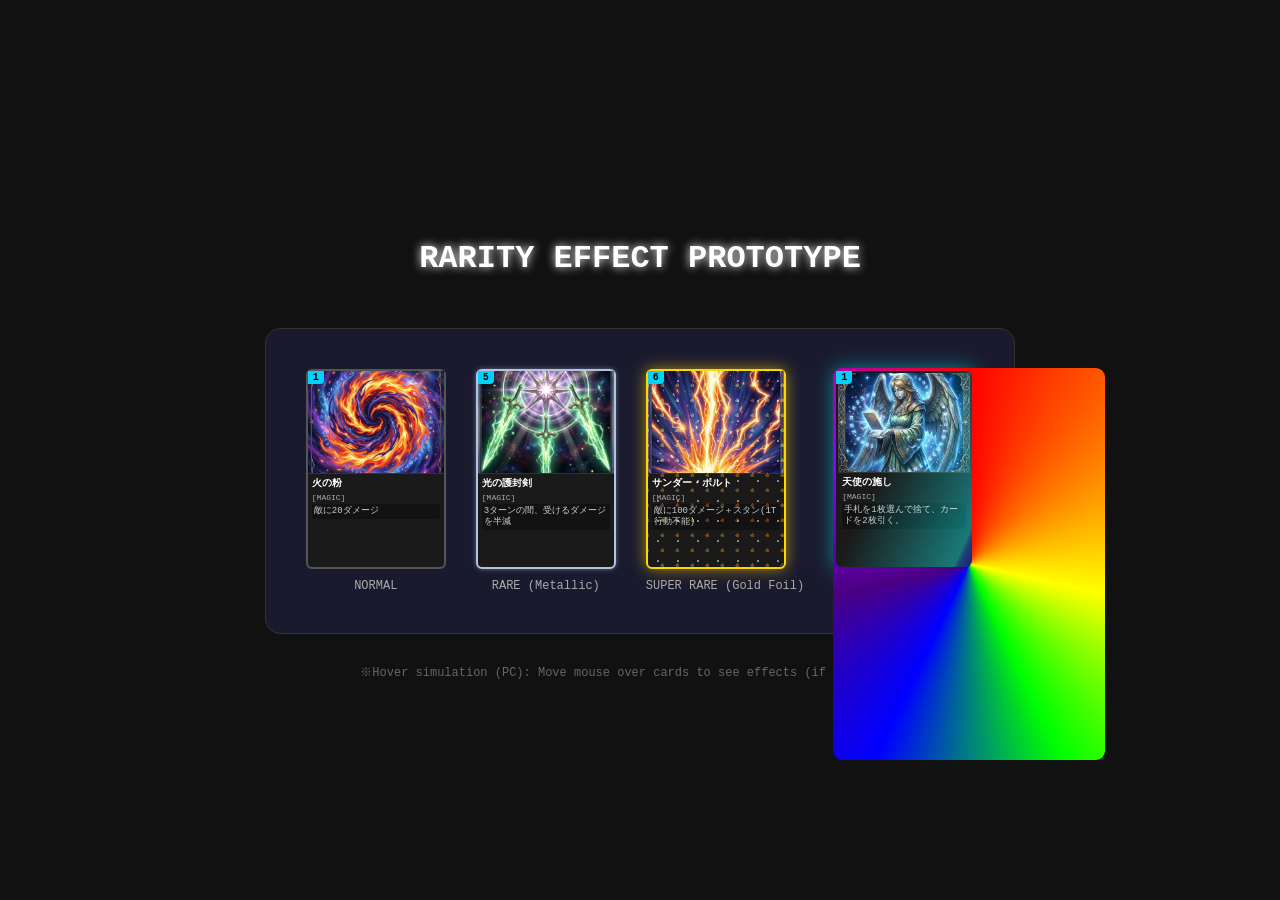
==== card_test.html @ 612d31c2 "v2.5" ====
<!DOCTYPE html>
<html lang="ja">
<head>
    <meta charset="UTF-8">
    <meta name="viewport" content="width=device-width, initial-scale=1.0">
    <title>Rarity Effect Prototype</title>
    <link rel="stylesheet" href="style.css">
    <style>
        body {
            background-color: #111;
            display: flex;
            flex-direction: column;
            align-items: center;
            justify-content: center;
            height: 100vh;
            color: #fff;
            gap: 30px;
        }
        h1 { font-family: 'Courier New', monospace; text-shadow: 0 0 10px #fff; }
        
        .test-container {
            display: flex;
            gap: 30px;
            padding: 40px;
            background: #1a1a2e;
            border: 1px solid #333;
            border-radius: 15px;
        }

        /* テスト用にカードサイズを固定 */
        .collection-card {
            width: 140px !important;
            height: 200px !important;
            margin: 0;
            transform: scale(1.0);
            /* ★重要: 光があふれ出る表現のためにoverflow制限を解除 */
            overflow: visible !important; 
        }
        
        /* 内部要素のはみ出し防止のために、art/infoを包むラッパーが必要だが
           今回は擬似要素(::after)をカードの上に被せる方式で対応 */

        /* --- 💎 ここから新エフェクト定義 💎 --- */

        /* === Common Shine Overlay Base === */
        .card-shine {
            position: absolute;
            top: 0; left: 0; right: 0; bottom: 0;
            border-radius: 6px;
            pointer-events: none;
            z-index: 20;
            mix-blend-mode: overlay; /* 光を合成 */
        }

        /* === 🥉 Rare (R): Metallic Sheen === */
        .rarity-R {
            border: 2px solid #b0c4de !important; /* Steel Blue */
            box-shadow: 0 0 5px rgba(176, 196, 222, 0.5);
        }
        .rarity-R .card-shine {
            background: linear-gradient(
                135deg, 
                transparent 40%, 
                rgba(255, 255, 255, 0.6) 50%, 
                transparent 60%
            );
            background-size: 300% 300%;
            animation: sheen-R 4s infinite;
        }
        @keyframes sheen-R {
            0% { background-position: 100% 100%; opacity: 0; }
            20% { opacity: 1; }
            40% { background-position: 0% 0%; opacity: 0; }
            100% { opacity: 0; }
        }

        /* === 🥈 Super Rare (SR): Gold Foil & Sparkle === */
        .rarity-SR {
            border: 2px solid #ffd700 !important;
            box-shadow: 0 0 15px rgba(255, 215, 0, 0.6); /* Gold Glow */
            animation: pulse-SR 2s infinite alternate;
        }
        .rarity-SR .card-shine {
            /* 粒子感のあるノイズテクスチャの代用として、細かいグラデーションを使用 */
            background-image: 
                radial-gradient(circle, rgba(255,255,255,0.8) 1px, transparent 1px),
                radial-gradient(circle, rgba(255,215,0,0.6) 2px, transparent 2px);
            background-size: 20px 20px, 15px 15px;
            background-position: 0 0, 7px 7px;
            opacity: 0.6;
            mix-blend-mode: color-dodge;
        }
        @keyframes pulse-SR {
            from { box-shadow: 0 0 10px rgba(255, 215, 0, 0.4); border-color: #daa520; }
            to { box-shadow: 0 0 20px rgba(255, 215, 0, 0.8); border-color: #ffd700; }
        }

        /* === 🥇 Ultra Rare (UR): Rainbow Prism === */
        .rarity-UR {
            border: 2px solid transparent !important; /* 枠は擬似要素で作る */
            box-shadow: 0 0 20px rgba(0, 255, 255, 0.5);
            /* 3D Tilt用設定 */
            transform-style: preserve-3d;
            transition: transform 0.1s;
        }
        
        /* 🌈 Rotating Rainbow Border */
        .rarity-UR::before {
            content: "";
            position: absolute;
            top: -3px; left: -3px; right: -3px; bottom: -3px;
            border-radius: 9px;
            z-index: -1;
            background: conic-gradient(
                #ff0000, #ff7f00, #ffff00, #00ff00, #0000ff, #4b0082, #8f00ff, #ff0000
            );
            animation: spin-UR 4s linear infinite;
        }
        /* Mask to make it a border */
        .rarity-UR::after {
            content: "";
            position: absolute;
            top: 0; left: 0; right: 0; bottom: 0;
            background: #1a1a1a; /* Card BG color */
            z-index: -1;
            border-radius: 6px;
        }

        .rarity-UR .card-shine {
            /* Holo Prism Effect */
            background: linear-gradient(
                115deg, 
                transparent 20%, 
                rgba(0, 255, 255, 0.4) 45%, 
                rgba(255, 0, 255, 0.4) 55%, 
                transparent 80%
            );
            background-size: 200% 200%;
            mix-blend-mode: color-dodge;
            animation: holo-UR 3s ease-in-out infinite alternate;
        }

        @keyframes spin-UR { 100% { transform: rotate(360deg); } }
        @keyframes holo-UR { 
            0% { background-position: 0% 50%; opacity: 0.5; }
            100% { background-position: 100% 50%; opacity: 0.8; }
        }

        /* Label */
        .label { text-align: center; margin-top: 10px; color: #aaa; font-size: 12px; }

    </style>
</head>
<body>

    <h1>RARITY EFFECT PROTOTYPE</h1>

    <div class="test-container">
        
        <div>
            <div class="collection-card rarity-N">
                <div class="card-cost-badge">1</div>
                <div class="card-art"><img src="assets/cards/401.png"></div> <div class="card-info">
                    <div class="card-name">火の粉</div>
                    <div class="card-type">[MAGIC]</div>
                    <div class="card-info-direct">敵に20ダメージ</div>
                </div>
            </div>
            <div class="label">NORMAL</div>
        </div>

        <div>
            <div class="collection-card rarity-R">
                <div class="card-shine"></div> <div class="card-cost-badge">5</div>
                <div class="card-art"><img src="assets/cards/301.png"></div> <div class="card-info">
                    <div class="card-name">光の護封剣</div>
                    <div class="card-type">[MAGIC]</div>
                    <div class="card-info-direct">3ターンの間、受けるダメージを半減</div>
                </div>
            </div>
            <div class="label">RARE (Metallic)</div>
        </div>

        <div>
            <div class="collection-card rarity-SR">
                <div class="card-shine"></div> <div class="card-cost-badge">6</div>
                <div class="card-art"><img src="assets/cards/201.png"></div> <div class="card-info">
                    <div class="card-name">サンダー・ボルト</div>
                    <div class="card-type">[MAGIC]</div>
                    <div class="card-info-direct">敵に100ダメージ＋スタン(1T行動不能)</div>
                </div>
            </div>
            <div class="label">SUPER RARE (Gold Foil)</div>
        </div>

        <div>
            <div class="collection-card rarity-UR">
                <div class="card-shine"></div> <div class="card-cost-badge">1</div>
                <div class="card-art"><img src="assets/cards/501.png"></div> <div class="card-info">
                    <div class="card-name">天使の施し</div>
                    <div class="card-type">[MAGIC]</div>
                    <div class="card-info-direct">手札を1枚選んで捨て、カードを2枚引く。</div>
                </div>
            </div>
            <div class="label">ULTRA RARE (Prism)</div>
        </div>

    </div>

    <div style="font-size: 12px; color: #666;">
        ※Hover simulation (PC): Move mouse over cards to see effects (if interactive)
    </div>

    <script>
        const urCard = document.querySelector('.rarity-UR');
        if(urCard) {
            urCard.addEventListener('mousemove', (e) => {
                const rect = urCard.getBoundingClientRect();
                const x = e.clientX - rect.left;
                const y = e.clientY - rect.top;
                const centerX = rect.width / 2;
                const centerY = rect.height / 2;
                
                const rotateX = ((y - centerY) / centerY) * -20; // Max 20deg
                const rotateY = ((x - centerX) / centerX) * 20;

                urCard.style.transform = `perspective(1000px) rotateX(${rotateX}deg) rotateY(${rotateY}deg) scale(1.1)`;
            });
            urCard.addEventListener('mouseleave', () => {
                urCard.style.transform = `scale(1.0)`;
            });
        }
    </script>

</body>
</html>
---- style.css ----
/* --- Global & Base --- */
body { background-color: #000; color: white; font-family: 'Courier New', sans-serif; margin: 0; width: 100vw; height: 100vh; overflow: hidden; display: flex; justify-content: center; align-items: center; user-select: none; }
#game-scaler { width: 900px; height: 620px; flex-shrink: 0; transform-origin: center center; }
.container { width: 100%; height: 100%; background-color: #16213e; background-size: cover; background-position: center; border: 4px solid #0f3460; border-radius: 15px; box-shadow: 0 0 50px rgba(0,0,0,0.8); position: relative; overflow: hidden; transition: border-color 0.3s, box-shadow 0.3s, background-image 1s ease-in-out; }
.bg-overlay { position: absolute; top: 0; left: 0; width: 100%; height: 100%; background: rgba(0, 0, 0, 0.5); z-index: 0; pointer-events: none; }
.boss-mode { border-color: #ff0000 !important; box-shadow: 0 0 60px rgba(255, 0, 0, 0.4) !important; }
.extra-mode { border-color: #ff0000 !important; box-shadow: 0 0 80px rgba(255, 0, 0, 0.7) !important; }
#black-curtain { position: absolute; top: 0; left: 0; width: 100%; height: 100%; background-color: #000; z-index: 3000; pointer-events: none; opacity: 0; transition: opacity 1.0s ease-in-out; } .fade-in { opacity: 1 !important; pointer-events: all !important; }
#chapter-screen { position: absolute; top: 0; left: 0; width: 100%; height: 100%; background-color: #000; z-index: 3500; display: none; justify-content: center; align-items: center; flex-direction: column; opacity: 0; transition: opacity 1s; }
.chapter-title { font-size: 60px; font-weight: bold; color: #fff; margin-bottom: 20px; text-shadow: 0 0 20px #fff; font-family: 'Cinzel Decorative', serif; letter-spacing: 5px; animation: zoomIn 4s ease-out forwards; }
.chapter-sub { font-size: 24px; color: #aaa; font-style: italic; letter-spacing: 2px; font-family: 'Playfair Display', serif; animation: zoomIn 4s ease-out forwards; }
.chapter-extra .chapter-title { color: #ff0000; text-shadow: 0 0 30px #f00; animation: pulseRed 2s infinite alternate; }
@keyframes zoomIn { 0% { transform: scale(0.8); opacity: 0; } 20% { opacity: 1; } 100% { transform: scale(1.1); opacity: 1; } } @keyframes pulseRed { from { text-shadow: 0 0 20px #f00; } to { text-shadow: 0 0 50px #f00; transform: scale(1.05); } }
#slot-screen { position: absolute; top: 0; left: 0; width: 100%; height: 100%; background: rgba(0,0,0,0.9); z-index: 2000; display: flex; flex-direction: column; justify-content: center; align-items: center; }
.slot-container { display: flex; gap: 20px; }
.slot-card { width: 220px; height: 300px; background: #1a1a2e; border: 2px solid #444; border-radius: 10px; cursor: pointer; padding: 20px; display: flex; flex-direction: column; justify-content: space-between; transition: all 0.2s; text-align: center; } .slot-card:hover { border-color: #00d2fc; transform: scale(1.05); background: #222; }
.slot-header { font-size: 24px; font-weight: bold; color: #00d2fc; border-bottom: 1px solid #444; padding-bottom: 10px; margin-bottom: 10px; font-family: 'Cinzel Decorative', serif; }
.slot-info { font-size: 14px; color: #ccc; line-height: 1.6; text-align: left; } .slot-empty { color: #666; font-style: italic; margin-top: 50px; }
.title-screen { display: flex; flex-direction: column; justify-content: center; align-items: center; height: 100%; position: absolute; top: 0; left: 0; width: 100%; z-index: 5; background-color: #16213e; background-image: url('assets/title_bg.png'); background-size: cover; background-position: center; }
.title-screen::before { content: ""; position: absolute; top: 0; left: 0; width: 100%; height: 100%; background: linear-gradient(to bottom, rgba(0,0,0,0.5) 0%, rgba(0,0,0,0.7) 50%, rgba(0,0,0,0.9) 100%); z-index: -1; }
.title-logo { font-family: 'Cinzel Decorative', serif; font-size: 70px; font-weight: 700; text-align: center; letter-spacing: 5px; line-height: 1.2; padding: 10px 0; margin-bottom: 10px; position: relative; z-index: 10; background: linear-gradient(to bottom, #cfc09f 22%, #634f2c 24%, #cfc09f 26%, #cfc09f 27%, #ffecb3 40%, #3a2c0f 78%); -webkit-background-clip: text; -webkit-text-fill-color: transparent; color: #fff; filter: drop-shadow(3px 0 0 #000) drop-shadow(-3px 0 0 #000) drop-shadow(0 3px 0 #000) drop-shadow(0 -3px 0 #000) drop-shadow(0 5px 15px rgba(0,0,0,1.0)); animation: logoFloat 4s ease-in-out infinite; }
.title-logo::after { content: "DARTS\A QUEST"; white-space: pre; position: absolute; top: 0; left: 0; width: 100%; height: 100%; background: linear-gradient(120deg, transparent 0%, transparent 40%, rgba(255, 255, 255, 0.5) 50%, transparent 60%, transparent 100%); background-size: 200% 100%; -webkit-background-clip: text; -webkit-text-fill-color: transparent; animation: logoShine 5s linear infinite; opacity: 0.7; }
@keyframes logoFloat { 0%, 100% { transform: translateY(0); } 50% { transform: translateY(-10px); } } @keyframes logoShine { 0% { background-position: 200% 0; } 100% { background-position: -200% 0; } }
.connect-btn { position: absolute; top: 20px; right: 20px; background: rgba(0, 0, 0, 0.6); border: 1px solid #00d2fc; color: #00d2fc; padding: 8px 15px; border-radius: 20px; font-family: 'Roboto Mono', monospace; font-size: 12px; cursor: pointer; transition: all 0.3s; z-index: 100; } .connect-btn:hover { background: #00d2fc; color: #000; box-shadow: 0 0 15px #00d2fc; } .connect-btn.connected { border-color: #00ff00; color: #00ff00; box-shadow: 0 0 5px #00ff00; }
.highscore-box { background-color: rgba(0, 0, 0, 0.7); border: 1px solid #998855; border-radius: 10px; padding: 10px 30px; margin-bottom: 10px; text-align: center; box-shadow: 0 0 20px rgba(0,0,0,0.8); min-width: 400px; backdrop-filter: blur(5px); position: relative; }
.hs-label { font-size: 14px; color: #aaa; margin-bottom: 5px; font-family: 'Cinzel Decorative', serif; } .hs-value { font-size: 24px; color: #ffdd00; font-weight: bold; margin-bottom: 5px; } .rt-badge { background: #fff; color: #000; padding: 2px 8px; border-radius: 4px; font-size: 16px; margin-left: 10px; border: 2px solid #ffdd00; }
.dp-display { position: absolute; top: -40px; right: 0; background: rgba(0,0,0,0.8); border: 1px solid #ffd700; padding: 5px 15px; border-radius: 20px; font-size: 18px; color: #ffd700; font-family: 'Cinzel Decorative'; box-shadow: 0 0 10px rgba(255, 215, 0, 0.3); }
.title-buttons { display: flex; gap: 10px; justify-content: center; margin-bottom: 10px; }
.sub-btn { background: #222; color: #ccc; border: 1px solid #665544; padding: 5px 15px; cursor: pointer; font-size: 12px; border-radius: 5px; font-family: 'Cinzel Decorative', serif; transition: all 0.2s; } .sub-btn:hover { background: #443322; color: #fff; border-color: #aa9977; }
.stage-select { display: flex; flex-direction: column; align-items: center; gap: 10px; }
.stage-btn { position: relative; width: 140px; height: 60px; font-size: 20px; font-weight: bold; font-family: 'Cinzel Decorative'; border-radius: 10px; cursor: pointer; transition: all 0.3s; display:flex; justify-content:center; align-items:center; text-shadow: 1px 1px 2px #000; box-shadow: 0 4px 6px rgba(0,0,0,0.5); } .stage-btn:hover { transform: scale(1.1); z-index:10; }
.btn-default { background: linear-gradient(145deg, #1a2a4a, #0f1c30); color: #fff; border: 2px solid #4a6fa5; } .btn-default:hover { border-color: #8ab4f8; box-shadow: 0 0 15px #4a6fa5; }
.btn-copper { background: linear-gradient(145deg, #8a5a44, #5c3a2a); color: #ffdcb0; border: 2px solid #b57b5e; box-shadow: 0 0 10px #8a5a44; }
.btn-silver { background: linear-gradient(145deg, #707070, #404040); color: #fff; border: 2px solid #a0a0a0; box-shadow: 0 0 15px #a0a0a0; }
.btn-gold { background: linear-gradient(145deg, #ffd700, #b8860b); color: #fff; border: 2px solid #ffff00; box-shadow: 0 0 20px #ffd700; text-shadow: 0 0 5px #b8860b; }
.btn-prism { background: linear-gradient(45deg, #ff0000, #ff7300, #fffb00, #48ff00, #00ffd5, #002bff, #7a00ff, #ff00c8, #ff0000); background-size: 400% 400%; animation: rainbow 3s ease infinite; color: #fff; border: 2px solid #fff; box-shadow: 0 0 15px #fff, 0 0 30px #ff00de; text-shadow: 2px 2px 0 #000; } @keyframes rainbow { 0%{background-position:0% 50%} 50%{background-position:100% 50%} 100%{background-position:0% 50%} }
.stage4-btn { display: none; background: linear-gradient(145deg, #2a0f4a, #1a0530); color: #e0b0ff; border: 2px solid #9932cc; } .stage4-btn:hover { border-color: #ba55d3; box-shadow: 0 0 20px #ba55d3; }
.extra-btn { display: none; background: linear-gradient(145deg, #4a0f1c, #300a10); color: #ff99aa; border: 2px solid #ff0055; } .extra-btn:hover { border-color: #ff0000; box-shadow: 0 0 20px #ff0000; }
.stage5-btn { display: none; background: linear-gradient(145deg, #b8860b, #8b0000); color: #fff; border: 2px solid #ffd700; text-shadow: 0 0 5px #ffd700; } .stage5-btn:hover { border-color: #fff; box-shadow: 0 0 20px #ffd700; }
.game-screen { display: none; padding: 20px; box-sizing: border-box; height: 100%; position: relative; z-index:1; }
.home-btn { position: absolute; top: 15px; left: 15px; background: #333; color: #fff; border: 1px solid #555; padding: 5px 10px; border-radius: 5px; cursor: pointer; font-size: 14px; z-index: 50; opacity: 0.7; }
.header-info { display: flex; justify-content: center; align-items: center; border-bottom: 2px solid #333; padding-bottom: 10px; margin-bottom: 20px; font-size: 24px; font-weight: bold; color: #f9a826; gap: 40px; text-shadow: 2px 2px 0 #000; }
.boss-label { color: #ff0000; font-weight: bold; margin-left: 10px; display: none; text-shadow: 0 0 5px red; animation: blink 1s infinite; } #turn-display { color: #ccc; font-size: 20px; margin: 0 20px; text-shadow: 2px 2px 0 #000; }
.main-area { display: flex; height: 480px; gap: 20px; }
.left-panel { flex: 1; display: flex; flex-direction: column; align-items: center; background-color: rgba(15, 24, 43, 0.9); border-radius: 10px; padding: 10px; border: 2px solid #444; position: relative; transition: all 0.3s; }
.enemy-image-container { width: 320px; height: 210px; background-color: #000; border: 2px solid #fff; border-radius: 10px; margin-bottom: 10px; display: flex; justify-content: center; align-items: center; overflow: hidden; position: relative; }
#enemy-img { width: 100%; height: 100%; object-fit: contain; image-rendering: pixelated; } #chest-img { display: none; width: 60%; height: 60%; object-fit: contain; cursor: pointer; } .chest-shine { animation: pulseRed 1s infinite; }
.status-area { width: 100%; text-align: center; }
#enemy-name { font-size: 18px; color: #ff5555; margin: 5px 0; text-shadow: 1px 1px 0 #000; white-space: nowrap; transition: font-size 0.2s; }
.hp-big-text { font-family: 'Impact', 'Arial Black', sans-serif; font-size: 70px; font-weight: bold; color: #fff; text-shadow: 3px 3px 0 #000, -1px -1px 0 #000; margin: -10px 0 5px 0; line-height: 1; z-index: 10; position: relative; transition: color 0.3s; }
.hp-warning { color: #ffdd00; } .hp-danger { color: #ff0000; animation: blink 0.5s infinite alternate; } @keyframes blink { from { opacity: 1; } to { opacity: 0.3; } }
.weak-display { font-size: 16px; font-weight: bold; margin-bottom: 5px; font-family: 'Impact', sans-serif; }
.hp-bar-bg { width: 90%; height: 24px; background: #333; margin: 5px auto; border-radius: 12px; overflow: hidden; border: 1px solid #555; position: relative; }
.hp-bar-fill { height: 100%; width: 100%; transition: width 0.3s; }
.bar-overlay-text { position: absolute; top: 0; left: 0; width: 100%; height: 100%; display: flex; justify-content: center; align-items: center; color: #fff; font-weight: bold; font-size: 16px; text-shadow: 1px 1px 0 #000, -1px -1px 0 #000, 1px -1px 0 #000, -1px 1px 0 #000; z-index: 5; font-family: 'Verdana', sans-serif; letter-spacing: 1px; }
.enemy-fill { background: #e94560; } .player-fill { background: #00d2fc; } .sp-fill { background: #ffd700; }
.status-badge { position: absolute; top: -10px; right: -5px; padding: 5px 10px; border-radius: 8px; font-weight: bold; font-size: 16px; display: none; animation: popIn 0.3s; z-index: 10; box-shadow: 2px 2px 5px rgba(0,0,0,0.8); }
.badge-buff { background-color: #e94560; color: white; border: 2px solid #fff; } .badge-guard { background-color: #00d2fc; color: black; border: 2px solid #fff; } .badge-heal { background-color: #28a745; color: white; border: 2px solid #fff; } .badge-drop { left: -10px; right: auto; background-color: #d0f; color: white; border: 2px solid #fff; display:none; }
.right-panel { flex: 1; display: flex; flex-direction: column; position: relative; }
.player-box { background-color: rgba(31, 64, 104, 0.9); padding: 10px; border-radius: 10px; border: 2px solid #00d2fc; margin-bottom: 10px; text-align: center; position: relative; }
.stats-text { font-size: 14px; color: #ccc; margin-top: 5px; } .avg-score { color: #ffdd00; font-size: 18px; font-weight: bold; }
.item-area { display: flex; justify-content: space-between; margin-bottom: 10px; padding: 0 5px; }
.item-btn { width: 32%; padding: 8px 0; font-size: 12px; font-weight: bold; color: #555; background-color: rgba(34,34,34,0.9); border: 1px solid #444; border-radius: 5px; cursor: pointer; transition: all 0.2s; display: flex; flex-direction: column; align-items: center; justify-content: center; position: relative; }
.item-btn.disabled { opacity: 0.4; cursor: default; background: #222; color: #666; }
.item-btn.has-item { background-color: #663399; color: white; border-color: #c080ff; box-shadow: 0 0 5px #8a2be2; } .item-btn.has-item:hover { background-color: #8a2be2; }
.tooltip { visibility: hidden; width: 160px; background-color: rgba(0,0,0,0.9); color: #fff; text-align: center; border-radius: 6px; padding: 5px; position: absolute; z-index: 1000; bottom: 110%; left: 50%; margin-left: -80px; border: 1px solid #777; font-size: 10px; opacity: 0; transition: opacity 0.3s; pointer-events: none; } .item-btn:hover .tooltip { visibility: visible; opacity: 1; }
.darts-selector { display: flex; justify-content: center; gap: 10px; margin-bottom: 5px; }
.darts-btn { background-color: #333; color: #888; border: 1px solid #555; border-radius: 50%; width: 30px; height: 30px; font-size: 14px; cursor: pointer; display: flex; justify-content: center; align-items: center; transition: all 0.2s; }
.darts-btn.active { background-color: #00d2fc; color: #000; border-color: #fff; font-weight: bold; transform: scale(1.1); } .darts-btn.disabled { opacity: 0.2; background: #222; cursor: not-allowed; }
.score-display { font-size: 28px; text-align: center; padding: 10px; margin-bottom: 10px; background: rgba(0,0,0,0.8); color: #00d2fc; border: 2px solid #333; border-radius: 5px; font-family: 'Courier New', monospace; height: 50px; line-height: 50px; white-space: nowrap; }
.score-slot { display: inline-block; width: 60px; border-bottom: 2px solid #555; text-align: center; margin: 0 5px; color: #888; } .score-slot.active { border-bottom: 2px solid #00d2fc; color: #fff; font-weight: bold; } .score-slot.filled { color: #00d2fc; } .score-slot.locked { color: #555; border-bottom: 2px dashed #333; }
.keyboard-hint { text-align: center; color: #888; font-size: 14px; margin-top: 30px; border: 1px dashed #444; padding: 10px; border-radius: 5px; }
#battle-log { flex: 1; background-color: rgba(0,0,0,0.8); border: 1px solid #333; padding: 10px; overflow-y: auto; font-size: 12px; border-radius: 5px; color: #0f0; text-align: left; height: 80px; margin-top:10px; }
.shake-small { animation: shake 0.2s; } .shake-medium { animation: shake 0.4s; } .shake-heavy { animation: shake 0.6s; } .shake-ultimate { animation: shakeUltimate 0.8s; }
@keyframes shake { 0% { transform: translate(2px, 2px); } 20% { transform: translate(-4px, 0px); } 40% { transform: translate(2px, -2px); } 60% { transform: translate(-4px, 2px); } 80% { transform: translate(-2px, -2px); } 100% { transform: translate(2px, -4px); } }
@keyframes shakeUltimate { 0% { transform: translate(0, 0) rotate(0deg); } 10% { transform: translate(-10px, -10px) rotate(-5deg); } 20% { transform: translate(10px, 10px) rotate(5deg); } 30% { transform: translate(-10px, 10px) rotate(-5deg); } 40% { transform: translate(10px, -10px) rotate(5deg); } 50% { transform: translate(-5px, 0) rotate(0deg); } 100% { transform: translate(0, 0); } }
#flash-overlay { position: absolute; top: 0; left: 0; width: 100%; height: 100%; pointer-events: none; z-index: 999; opacity: 0; }
.flash-white { animation: flashWhite 0.2s; } @keyframes flashWhite { 0% { opacity: 0.8; background-color: white; } 100% { opacity: 0; } } .flash-red { animation: flashRed 0.3s; } @keyframes flashRed { 0% { opacity: 0.6; background-color: red; } 100% { opacity: 0; } }
.flash-blue { animation: flashBlue 0.3s; } @keyframes flashBlue { 0% { opacity: 0.6; background-color: #00d2fc; } 100% { opacity: 0; } } .flash-ice { animation: flashIce 0.4s; } @keyframes flashIce { 0% { opacity: 0.7; background-color: #00ffff; } 100% { opacity: 0; } }
.flash-fire { animation: flashFire 0.6s; } @keyframes flashFire { 0% { opacity: 0.8; background-color: #ff4500; } 100% { opacity: 0; } } .flash-gold { animation: flashGold 0.8s; } @keyframes flashGold { 0% { opacity: 0.9; background-color: #ffd700; } 50% { opacity: 0.4; background-color: #fff; } 100% { opacity: 0; } } .flash-purple { animation: flashPurple 0.6s; } @keyframes flashPurple { 0% { opacity: 0.7; background-color: #d0f; } 100% { opacity: 0; } }
.damage-popup { position: absolute; color: #fff; font-family: 'Verdana', sans-serif; font-weight: bold; text-shadow: 2px 2px 0 #000; pointer-events: none; z-index: 100; animation: floatUp 1.5s forwards; }
.dmg-small { font-size: 24px; color: #fff; } .dmg-medium { font-size: 40px; color: #ffdd00; } .dmg-heavy { font-size: 60px; color: #ff5555; text-shadow: 4px 4px 0 #000; } .dmg-ultimate { font-size: 80px; color: #ffd700; text-shadow: 0 0 10px #fff, 0 0 20px #ff00de, 4px 4px 0 #000; z-index: 2000; } .dmg-weak { font-size: 50px; color: #d0f; text-shadow: 0 0 10px #fff, 2px 2px 0 #000; }
@keyframes floatUp { 0% { opacity: 0; transform: translate(-50%, -50%) scale(0.5); } 10% { opacity: 1; transform: translate(-50%, -50%) scale(1.2); } 100% { opacity: 0; transform: translate(-50%, -150%) scale(1); } }
.float-text-box { position: absolute; color: #ffd700; font-weight: bold; font-size: 24px; text-shadow: 0 0 5px #000; pointer-events: none; z-index: 9999; animation: floatUpFade 1.5s forwards; }
@keyframes floatUpFade { 0% { transform: translateY(0); opacity: 1; } 100% { transform: translateY(-50px); opacity: 0; } }
.log-enemy { color: #ff5555; } .log-heal { color: #00ffcc; font-weight: bold; } .log-system { color: #ffff55; } .log-skill { color: #ffa500; font-weight: bold; } .log-item { color: #00ff00; font-weight: bold; text-shadow: 0 0 5px green; } .log-weak { color: #d0f; font-weight: bold; }
#skill-cutin { position: absolute; top: 0; left: 0; width: 100%; height: 100%; display: none; justify-content: center; align-items: center; z-index: 1500; flex-direction: column; animation: fadeIn 0.2s forwards; }
.cutin-bg { position: absolute; width: 100%; height: 100%; opacity: 0.8; } .cutin-text { font-size: 60px; font-weight: bold; z-index: 1501; text-shadow: 4px 4px 0 #000; animation: scaleUp 0.3s cubic-bezier(0.175, 0.885, 0.32, 1.275); }
.cutin-fire .cutin-bg { background: radial-gradient(circle, rgba(255,0,0,0.8) 0%, rgba(0,0,0,0.9) 80%); } .cutin-fire .cutin-text { color: #ff3333; text-shadow: 0 0 20px red; border-top: 5px solid red; border-bottom: 5px solid red; padding: 20px 0; width: 100%; text-align: center; background: rgba(0,0,0,0.5); }
.cutin-ice .cutin-bg { background: radial-gradient(circle, rgba(0,255,255,0.6) 0%, rgba(0,0,0,0.9) 80%); } .cutin-ice .cutin-text { color: #00ffff; text-shadow: 0 0 20px cyan; }
.cutin-earth .cutin-bg { background: radial-gradient(circle, rgba(50,205,50,0.6) 0%, rgba(0,0,0,0.9) 80%); } .cutin-earth .cutin-text { color: #7fff00; text-shadow: 0 0 20px lime; }
.cutin-wind .cutin-bg { background: radial-gradient(circle, rgba(200,50,200,0.6) 0%, rgba(0,0,0,0.9) 80%); } .cutin-wind .cutin-text { color: #d0f; text-shadow: 0 0 20px purple; }
@keyframes fadeIn { from { opacity:0; } to { opacity:1; } } @keyframes scaleUp { from { transform: scale(0); } to { transform: scale(1); } }
.modal-overlay { position: absolute; top: 0; left: 0; width: 100%; height: 100%; background-color: rgba(0, 0, 0, 0.85); z-index: 2000; display: none; justify-content: center; align-items: center; flex-direction: column; }
.modal-box { background-color: #1a1a2e; border: 2px solid #00d2fc; padding: 30px; border-radius: 15px; text-align: center; box-shadow: 0 0 20px #00d2fc; max-width: 80%; animation: popIn 0.3s; }
.modal-clear { border-color: #ffd700 !important; box-shadow: 0 0 40px #ffd700 !important; background: linear-gradient(135deg, #1a1a2e 0%, #2a2a4e 100%); }
.modal-warning { border-color: #ff0000 !important; box-shadow: 0 0 50px #ff0000 !important; background-color: #300 !important; }
.modal-item { border-color: #00ff00 !important; box-shadow: 0 0 40px #00ff00 !important; }
.modal-title { font-size: 32px; color: #f9a826; margin-bottom: 15px; font-weight: bold; } .modal-text { font-size: 20px; margin-bottom: 20px; line-height: 1.5; }
.modal-box.shop-box { width: 900px; max-width: 95%; height: 90vh; max-height: 800px; display: flex; flex-direction: column; padding: 20px 0; overflow: hidden; background: #16213e; border: 2px solid #fff; border-radius: 8px; }
.modal-box.shop-box .modal-title, .modal-box.shop-box > div:not(.pack-list) { padding: 0 20px; width: 100%; box-sizing: border-box; }
.shop-box .modal-btn { margin: 15px; padding: 15px 0; flex-shrink: 0; width: calc(100% - 30px); align-self: center; background: #e94560; color: #fff; border: none; border-radius: 4px; font-weight: bold; cursor: pointer; }
.shop-box .pack-list { display: grid; grid-template-columns: repeat(auto-fill, 180px); gap: 20px; padding: 30px; overflow-y: auto; flex: 1; width: 100%; box-sizing: border-box; justify-content: start; align-content: start; }
.pack-item { background: linear-gradient(180deg, #2a2a3e, #16162a); border: 1px solid #556; border-radius: 12px; padding: 15px; display: flex; flex-direction: column; align-items: center; transition: all 0.3s; text-align: center; width: 180px; box-sizing: border-box; position: relative; box-shadow: 0 4px 15px rgba(0,0,0,0.5); }
.pack-item:hover { transform: translateY(-8px) scale(1.02); box-shadow: 0 10px 25px rgba(0, 210, 252, 0.3); border-color: #00d2fc; z-index: 10; }
.pack-desc { font-size: 10px; color: #bbb; margin-bottom: auto; height: 3.6em; overflow: hidden; line-height: 1.3; width: 100%; margin-top: 5px; }
.pack-img-container { width: 100%; height: 220px; margin-bottom: 12px; border-radius: 8px; overflow: hidden; box-shadow: 0 5px 15px rgba(0,0,0,0.8); background: #000; display: flex; align-items: center; justify-content: center; flex-shrink: 0; border: 1px solid #333; }
.pack-img-container img { width: 100%; height: 100%; object-fit: cover; transition: transform 0.5s; } .pack-item:hover .pack-img-container img { transform: scale(1.1); }
.pack-buy-btn { width: 100%; background: linear-gradient(to bottom, #ffeb3b 0%, #fbc02d 50%, #f57f17 100%); color: #4e342e; border: 1px solid #fff; padding: 12px 0; border-radius: 25px; font-size: 14px; font-weight: 900; font-family: 'Roboto Mono', sans-serif; cursor: pointer; box-shadow: 0 4px 6px rgba(0,0,0,0.4); margin-top: 10px; }
.pack-buy-btn:disabled { background: #333; color: #666; border-color: #444; cursor: not-allowed; box-shadow: none; filter: grayscale(1); }
.modal-btn { background-color: #e94560; color: white; border: none; padding: 10px 30px; font-size: 20px; border-radius: 5px; cursor: pointer; margin-top: 10px; }
.btn-group { display: flex; gap: 20px; justify-content: center; margin-top: 20px; }
.pack-results-container { display: flex; justify-content: center; align-items: center; gap: 15px; padding: 20px; flex-wrap: wrap; width: 100%; box-sizing: border-box; }
.pack-results-container .collection-card { width: 100px !important; height: 150px !important; flex-shrink: 0; margin: 0 5px; }
.result-card-anim { animation: cardPopIn 0.6s cubic-bezier(0.175, 0.885, 0.32, 1.275) both; position: relative; border: 2px solid #555; }
@keyframes cardPopIn { 0% { opacity: 0; transform: translateY(50px) scale(0.5) rotateY(90deg); } 100% { opacity: 1; transform: translateY(0) scale(1) rotateY(0); } }
.new-badge-overlay { position: absolute; top: -5px; left: -5px; background: #ffd700; color: #000; font-weight: bold; font-size: 10px; padding: 2px 6px; border-radius: 10px; box-shadow: 0 0 5px #ffd700; z-index: 20; animation: bounce 1s infinite; }
.modal-header { padding: 15px; background: rgba(0,0,0,0.2); flex-shrink: 0; }
.modal-body-split { display: flex; flex: 1; overflow: hidden; gap: 15px; padding: 10px 15px; }
.deck-column { flex: 0 0 35%; display: flex; flex-direction: column; background: rgba(0,0,0,0.3); border-radius: 8px; border: 1px solid #333; padding: 5px; }
.list-column { flex: 1; display: flex; flex-direction: column; background: rgba(0,0,0,0.3); border-radius: 8px; border: 1px solid #333; padding: 5px; }
.column-header { color: #fff; font-size: 14px; margin-bottom: 5px; text-align: left; padding-left: 5px; border-bottom: 1px solid #444; padding-bottom: 5px; }
.deck-card-detail { margin-top: 10px; padding: 10px; background: rgba(0,0,0,0.5); border: 1px solid #444; border-radius: 5px; min-height: 80px; font-size: 12px; color: #fff; line-height: 1.4; white-space: pre-wrap; }
.detail-name { font-weight: bold; color: #00d2fc; margin-bottom: 5px; font-size: 14px; border-bottom: 1px solid #555; padding-bottom: 3px; display: block; }
.deck-grid { display: grid; grid-template-columns: repeat(5, 1fr); gap: 5px; justify-items: center; align-content: start; padding: 5px; overflow-y: auto; flex: 1; }
.card-grid { flex: 1; overflow-y: auto; min-height: 0; padding: 10px; display: grid; grid-template-columns: repeat(auto-fill, minmax(90px, 1fr)); grid-auto-rows: max-content; gap: 10px; align-content: start; }
.deck-slot-empty { width: 50px; height: 75px; border: 1px dashed #555; border-radius: 4px; display: flex; align-items: center; justify-content: center; color: #444; font-size: 10px; background: rgba(0,0,0,0.2); }

/* --- CARD STYLE (v2.5 Enhanced) --- */
.collection-card { position: relative; width: 100%; border-radius: 6px; cursor: pointer; transition: transform 0.1s; background: #1a1a1a; border: 2px solid #555; overflow: hidden; display: flex; flex-direction: column; z-index: 10; box-sizing: border-box; }
.collection-card:hover { transform: scale(1.05); z-index: 100; border-color: #fff; }
.card-art { width: 100%; aspect-ratio: 4/3; background: #000; position: relative; display: flex; align-items: center; justify-content: center; overflow: hidden; border-bottom: 1px solid #333; }
.card-art img { width: 100%; height: 100%; object-fit: cover; }
.card-info { padding: 4px; display: flex; flex-direction: column; justify-content: space-between; overflow: hidden; }
/* v2.5: UI Tweaks */
.card-name { font-size: 10px; font-weight: bold; color: #fff; line-height: 1.1; margin-bottom: 2px; white-space: nowrap; overflow: hidden; text-overflow: ellipsis; }
.card-type { font-size: 8px; color: #aaa; margin-top: 2px; }
.card-info-direct { font-size: 9px; color: #ccc; background: rgba(0,0,0,0.3); padding: 2px; margin-top: 2px; border-radius: 2px; line-height: 1.2; }
.card-cost-badge { position: absolute; top: 0; left: 0; background: #00d2fc; color: #000; font-weight: bold; font-size: 10px; padding: 1px 5px; border-bottom-right-radius: 4px; z-index: 5; }
.card-count-badge { position: absolute; top: 2px; right: 2px; background: rgba(0,0,0,0.8); color: #fff; font-size: 9px; padding: 1px 4px; border-radius: 3px; border: 1px solid #555; z-index: 5; }

/* --- v2.5 RARITY EFFECTS --- */
/* Common Shine Overlay */
.card-shine { position: absolute; top: 0; left: 0; right: 0; bottom: 0; border-radius: 6px; pointer-events: none; z-index: 20; mix-blend-mode: overlay; }

/* RARE */
.rarity-R { border-color: #b0c4de !important; box-shadow: 0 0 5px rgba(176, 196, 222, 0.5); }
.rarity-R .card-shine { background: linear-gradient(135deg, transparent 40%, rgba(255, 255, 255, 0.6) 50%, transparent 60%); background-size: 300% 300%; animation: sheen-R 4s infinite; }
@keyframes sheen-R { 0% { background-position: 100% 100%; opacity: 0; } 20% { opacity: 1; } 40% { background-position: 0% 0%; opacity: 0; } 100% { opacity: 0; } }

/* SUPER RARE */
.rarity-SR { border-color: #ffd700 !important; box-shadow: 0 0 10px rgba(255, 215, 0, 0.5); animation: pulse-SR 2s infinite alternate; }
.rarity-SR .card-shine { background-image: radial-gradient(circle, rgba(255,255,255,0.8) 1px, transparent 1px), radial-gradient(circle, rgba(255,215,0,0.6) 2px, transparent 2px); background-size: 20px 20px, 15px 15px; background-position: 0 0, 7px 7px; opacity: 0.6; mix-blend-mode: color-dodge; }
@keyframes pulse-SR { from { box-shadow: 0 0 5px rgba(255, 215, 0, 0.3); border-color: #daa520; } to { box-shadow: 0 0 15px rgba(255, 215, 0, 0.7); border-color: #ffd700; } }

/* ULTRA RARE (v2.5 Fixed: Rotating Border) */
.rarity-UR { border: none !important; padding: 2px; position: relative; overflow: hidden; box-shadow: 0 0 15px rgba(0, 255, 255, 0.5); }
.rarity-UR::before { content: ""; position: absolute; top: -50%; left: -50%; width: 200%; height: 200%; background: conic-gradient(#ff0000, #ff7f00, #ffff00, #00ff00, #0000ff, #4b0082, #8f00ff, #ff0000); animation: spin-UR 4s linear infinite; z-index: -2; }
.rarity-UR::after { content: ""; position: absolute; top: 2px; left: 2px; right: 2px; bottom: 2px; background: #1a1a1a; z-index: -1; border-radius: 4px; }
.rarity-UR .card-shine { background: linear-gradient(115deg, transparent 20%, rgba(0, 255, 255, 0.4) 45%, rgba(255, 0, 255, 0.4) 55%, transparent 80%); background-size: 200% 200%; mix-blend-mode: color-dodge; animation: holo-UR 3s ease-in-out infinite alternate; }
@keyframes spin-UR { 100% { transform: rotate(360deg); } } @keyframes holo-UR { 0% { background-position: 0% 50%; opacity: 0.5; } 100% { background-position: 100% 50%; opacity: 0.8; } }

/* --- Special Style for Deck Column (Tiny Cards) --- */
.in-deck-card { width: 50px !important; height: 75px !important; flex-shrink: 0; border: 1px solid #777; padding: 0 !important; /* Reset padding for UR border trick */ }
.in-deck-card .card-art { height: 100%; border: none; border-radius: 4px; }
.in-deck-card .card-art img { height: 100%; border-radius: 4px; }
.in-deck-card .card-cost-badge { font-size: 8px; padding: 0 3px; display: block !important; top: 0; left: 0; }
.in-deck-card .card-count-badge { display: none; } 
.in-deck-card .card-info { display: none; }
.in-deck-card .card-shine { display: none; } /* Hide effect in deck to save perf */
/* Fix UR border in deck */
.rarity-UR.in-deck-card { border: 1px solid #00ffff !important; padding: 0; } 
.rarity-UR.in-deck-card::before, .rarity-UR.in-deck-card::after { display: none; }

.card-not-owned { filter: grayscale(100%) opacity(0.4); border-color: #333; pointer-events: none; }
#card-selector-modal .modal-box { width: 95%; max-width: 700px; height: auto; max-height: 90vh; overflow-y: auto; padding: 20px; display: flex; flex-direction: column; align-items: center; }
#card-selector-modal .deck-grid { display: flex; flex-wrap: wrap; justify-content: center; gap: 15px; margin-bottom: 20px; width: 100%; }
#card-selector-modal .collection-card { width: 80px !important; height: 130px !important; flex-shrink: 0; margin: 0; transform: scale(1.0); }
#card-selector-modal .card-info { height: auto; min-height: 40px; justify-content: flex-start; }
#card-selector-modal .card-info-direct { display: -webkit-box; -webkit-line-clamp: 3; -webkit-box-orient: vertical; overflow: hidden; white-space: normal; }
.hand-container { background: rgba(0,0,0,0.4); border: 1px solid #444; border-radius: 8px; padding: 5px; margin-bottom: 10px; height: 130px; display: flex; flex-direction: column; }
.hand-area { flex: 1; display: flex; flex-direction: row; flex-wrap: nowrap; gap: 5px; justify-content: center; align-items: center; overflow-x: auto; width: 100%; }
.hand-card { width: 50px; height: 75px; flex-shrink: 0; background: #1a1a1a; border: 1px solid #555; border-radius: 4px; position: relative; cursor: pointer; transition: transform 0.2s, box-shadow 0.2s; display: flex; flex-direction: column; overflow: visible; z-index: 10; }
.hand-card:hover { transform: translateY(-10px) scale(1.1); box-shadow: 0 0 10px #fff; z-index: 1000; }
.hand-cost { position: absolute; top: 0; left: 0; background: #00d2fc; color: #000; font-weight: bold; font-size: 10px; padding: 2px 5px; border-bottom-right-radius: 4px; z-index: 5; }
.hand-card.disabled { filter: grayscale(100%) brightness(0.5); cursor: not-allowed; transform: none; box-shadow: none; } .hand-card-empty { color: #555; font-size: 10px; }
.hand-locked-msg { color: #ff5555; font-weight: bold; font-size: 12px; border: 1px dashed #ff5555; padding: 8px 15px; border-radius: 5px; background: rgba(50, 0, 0, 0.5); animation: pulseRed 2s infinite; }
.ui-locked .item-btn, .ui-locked .hand-card, .ui-locked .skill-btn { opacity: 0.2 !important; pointer-events: none !important; filter: grayscale(100%); }
.ui-locked-overlay { position: absolute; top: 0; left: 0; width: 100%; height: 100%; z-index: 50; background: rgba(0,0,0,0.1); pointer-events: all; cursor: not-allowed; }
.header-close-btn { background: transparent; border: 2px solid #555; color: #aaa; border-radius: 50%; width: 30px; height: 30px; font-size: 20px; line-height: 1; cursor: pointer; display: flex; align-items: center; justify-content: center; transition: all 0.2s; } .header-close-btn:hover { border-color: #ff5555; color: #ff5555; background: rgba(255,85,85,0.1); }
.global-tooltip { position: fixed; visibility: hidden; background: rgba(0, 0, 0, 0.95); border: 1px solid #fff; border-radius: 5px; padding: 10px; z-index: 9999; pointer-events: none; box-shadow: 0 4px 10px rgba(0,0,0,0.8); max-width: 250px; color: #fff; font-family: 'Courier New', sans-serif; transition: opacity 0.1s; }
.tooltip-name { color: #ffd700; font-weight: bold; border-bottom: 1px solid #555; margin-bottom: 5px; padding-bottom: 3px; font-size: 14px; } .tooltip-desc { font-size: 12px; line-height: 1.4; color: #ddd; }
#player-mp-bar { background: transparent !important; box-shadow: none !important; display: flex; gap: 1px; align-items: center; width: 100% !important; padding: 0 2px; box-sizing: border-box; }
.mp-dot { flex: 1; height: 14px; min-width: 2px; background-color: rgba(0, 40, 80, 0.5); border: 1px solid #005577; border-radius: 2px; box-shadow: inset 0 0 2px #000; transition: all 0.2s; } .mp-dot.active { background-color: #00d2fc; box-shadow: 0 0 8px #00d2fc, inset 0 0 2px #fff; border-color: #fff; transform: scale(1.1); }
.h-header { display: grid; grid-template-columns: 1fr 1fr 1fr 1fr; font-weight: bold; color: #00d2fc; border-bottom: 2px solid #444; padding-bottom: 10px; margin-bottom: 10px; font-family: 'Cinzel Decorative', serif; font-size: 14px; }
.history-list { max-height: 400px; overflow-y: auto; }
.history-list .h-row { display: grid; grid-template-columns: 1fr 1fr 1fr 1fr; padding: 10px 0; border-bottom: 1px solid #333; font-size: 12px; align-items: center; }
.res-win { color: #ffd700; font-weight: bold; } .res-lose { color: #555; } .res-extra { color: #f0f; font-weight: bold; text-shadow: 0 0 5px #f0f; }
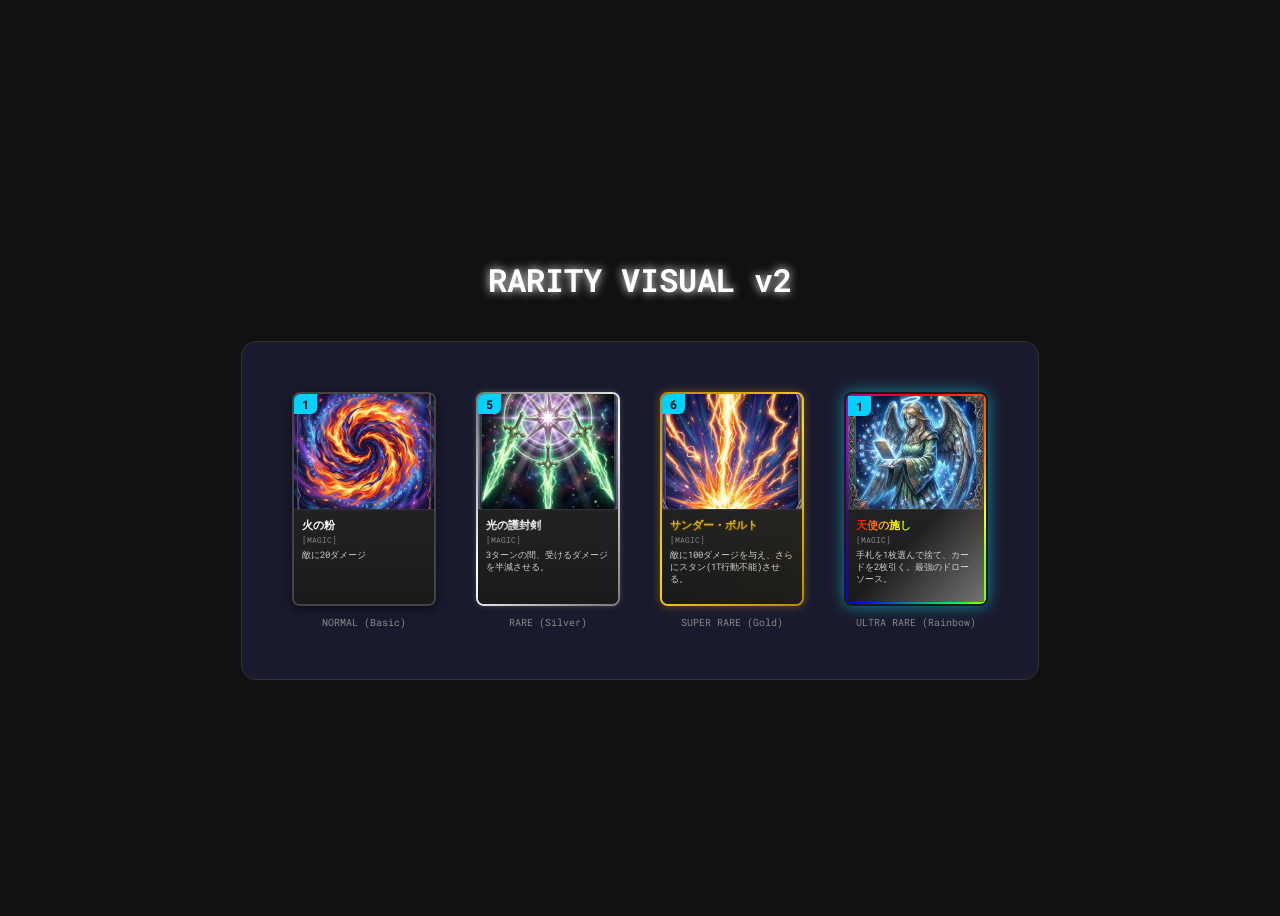
==== commit eb0c0274: "v2.5.1" ====
--- a/card_test.html
+++ b/card_test.html
@@ -3,8 +3,10 @@
 <head>
     <meta charset="UTF-8">
     <meta name="viewport" content="width=device-width, initial-scale=1.0">
-    <title>Rarity Effect Prototype</title>
-    <link rel="stylesheet" href="style.css">
+    <title>Rarity Effect Prototype v2</title>
+    <link rel="preconnect" href="https://fonts.googleapis.com">
+    <link rel="preconnect" href="https://fonts.gstatic.com" crossorigin>
+    <link href="https://fonts.googleapis.com/css2?family=Roboto+Mono:wght@500&display=swap" rel="stylesheet">
     <style>
         body {
             background-color: #111;
@@ -15,222 +17,267 @@
             height: 100vh;
             color: #fff;
             gap: 30px;
-        }
-        h1 { font-family: 'Courier New', monospace; text-shadow: 0 0 10px #fff; }
+            font-family: 'Roboto Mono', monospace;
+        }
+        h1 { text-shadow: 0 0 10px #fff; margin-bottom: 10px; }
         
         .test-container {
             display: flex;
-            gap: 30px;
-            padding: 40px;
+            gap: 40px;
+            padding: 50px;
             background: #1a1a2e;
             border: 1px solid #333;
             border-radius: 15px;
-        }
-
-        /* テスト用にカードサイズを固定 */
+            flex-wrap: wrap;
+            justify-content: center;
+        }
+
+        /* --- CARD BASE --- */
         .collection-card {
-            width: 140px !important;
-            height: 200px !important;
+            width: 140px;
+            height: 210px; /* 少し縦長にしてテキストエリア確保 */
             margin: 0;
-            transform: scale(1.0);
-            /* ★重要: 光があふれ出る表現のためにoverflow制限を解除 */
-            overflow: visible !important; 
-        }
+            position: relative;
+            border-radius: 8px;
+            background: #1a1a1a;
+            display: flex;
+            flex-direction: column;
+            overflow: hidden; /* 枠内のみ表示 */
+            box-shadow: 0 4px 10px rgba(0,0,0,0.5);
+            cursor: pointer;
+            transition: transform 0.2s;
+        }
+        .collection-card:hover {
+            transform: scale(1.05);
+            z-index: 10;
+        }
+
+        /* --- LAYOUT & TEXT --- */
+        .card-cost-badge {
+            position: absolute; top: 0; left: 0;
+            background: #00d2fc; color: #000;
+            font-weight: bold; font-size: 12px;
+            padding: 2px 8px;
+            border-bottom-right-radius: 6px;
+            z-index: 5;
+        }
+        .card-art {
+            width: 100%;
+            height: 55%; /* 画像エリア比率 */
+            background: #000;
+            position: relative;
+            border-bottom: 1px solid #333;
+        }
+        .card-art img { width: 100%; height: 100%; object-fit: cover; }
         
-        /* 内部要素のはみ出し防止のために、art/infoを包むラッパーが必要だが
-           今回は擬似要素(::after)をカードの上に被せる方式で対応 */
-
-        /* --- 💎 ここから新エフェクト定義 💎 --- */
-
-        /* === Common Shine Overlay Base === */
-        .card-shine {
-            position: absolute;
-            top: 0; left: 0; right: 0; bottom: 0;
-            border-radius: 6px;
+        .card-info {
+            padding: 8px;
+            flex: 1;
+            display: flex;
+            flex-direction: column;
+            background: linear-gradient(to bottom, #222, #1a1a1a);
+        }
+
+        /* 文字色とスタイルのベース */
+        .card-name {
+            font-size: 11px;
+            font-weight: 900;
+            margin-bottom: 4px;
+            line-height: 1.2;
+            white-space: nowrap;
+            overflow: hidden;
+            text-overflow: ellipsis;
+        }
+        .card-type {
+            font-size: 8px;
+            color: #888;
+            margin-bottom: 4px;
+        }
+        .card-info-direct {
+            font-size: 9px;
+            color: #ccc;
+            text-align: left; /* ★左揃え */
+            line-height: 1.3;
+            overflow: hidden;
+            /* 全文表示のためclampなどは外すが、はみ出る場合は隠す */
+        }
+
+        /* --- 💎 RARITY STYLES 💎 --- */
+
+        /* === NORMAL (N) === */
+        /* マットで静か。枠は暗めのグレー */
+        .rarity-N {
+            border: 2px solid #444; 
+        }
+        .rarity-N .card-name {
+            color: #fff; /* 白 */
+        }
+
+        /* === RARE (R) === */
+        /* シルバーメタリック。枠に銀グラデ、文字も銀 */
+        .rarity-R {
+            border: 2px solid transparent; /* グラデ枠用 */
+            background-image: linear-gradient(#1a1a1a, #1a1a1a), linear-gradient(135deg, #777, #fff, #777);
+            background-origin: border-box;
+            background-clip: content-box, border-box;
+            box-shadow: 0 0 5px rgba(255, 255, 255, 0.2);
+        }
+        .rarity-R .card-name {
+            background: linear-gradient(to bottom, #fff 20%, #999 80%);
+            -webkit-background-clip: text;
+            -webkit-text-fill-color: transparent;
+            text-shadow: 0 0 1px rgba(255,255,255,0.5);
+        }
+        /* R Effect: Sharp Silver Sheen */
+        .rarity-R::after {
+            content: ""; position: absolute; top:0; left:0; right:0; bottom:0;
+            background: linear-gradient(120deg, transparent 40%, rgba(255,255,255,0.4) 50%, transparent 60%);
+            background-size: 300% 300%;
+            animation: sheen-move 5s infinite;
             pointer-events: none;
-            z-index: 20;
-            mix-blend-mode: overlay; /* 光を合成 */
-        }
-
-        /* === 🥉 Rare (R): Metallic Sheen === */
-        .rarity-R {
-            border: 2px solid #b0c4de !important; /* Steel Blue */
-            box-shadow: 0 0 5px rgba(176, 196, 222, 0.5);
-        }
-        .rarity-R .card-shine {
-            background: linear-gradient(
-                135deg, 
-                transparent 40%, 
-                rgba(255, 255, 255, 0.6) 50%, 
-                transparent 60%
-            );
-            background-size: 300% 300%;
-            animation: sheen-R 4s infinite;
-        }
-        @keyframes sheen-R {
-            0% { background-position: 100% 100%; opacity: 0; }
-            20% { opacity: 1; }
-            40% { background-position: 0% 0%; opacity: 0; }
-            100% { opacity: 0; }
-        }
-
-        /* === 🥈 Super Rare (SR): Gold Foil & Sparkle === */
+            mix-blend-mode: overlay;
+        }
+
+        /* === SUPER RARE (SR) === */
+        /* ゴールド・ラグジュアリー。ドット廃止 → 流体ゴールド */
         .rarity-SR {
-            border: 2px solid #ffd700 !important;
-            box-shadow: 0 0 15px rgba(255, 215, 0, 0.6); /* Gold Glow */
-            animation: pulse-SR 2s infinite alternate;
-        }
-        .rarity-SR .card-shine {
-            /* 粒子感のあるノイズテクスチャの代用として、細かいグラデーションを使用 */
-            background-image: 
-                radial-gradient(circle, rgba(255,255,255,0.8) 1px, transparent 1px),
-                radial-gradient(circle, rgba(255,215,0,0.6) 2px, transparent 2px);
-            background-size: 20px 20px, 15px 15px;
-            background-position: 0 0, 7px 7px;
-            opacity: 0.6;
-            mix-blend-mode: color-dodge;
-        }
-        @keyframes pulse-SR {
-            from { box-shadow: 0 0 10px rgba(255, 215, 0, 0.4); border-color: #daa520; }
-            to { box-shadow: 0 0 20px rgba(255, 215, 0, 0.8); border-color: #ffd700; }
-        }
-
-        /* === 🥇 Ultra Rare (UR): Rainbow Prism === */
+            border: 2px solid transparent;
+            background-image: linear-gradient(#1a1a1a, #1a1a1a), linear-gradient(135deg, #b8860b, #ffd700, #b8860b);
+            background-origin: border-box;
+            background-clip: content-box, border-box;
+            box-shadow: 0 0 10px rgba(218, 165, 32, 0.4);
+        }
+        .rarity-SR .card-name {
+            background: linear-gradient(to bottom, #ffd700 20%, #b8860b 80%);
+            -webkit-background-clip: text;
+            -webkit-text-fill-color: transparent;
+            text-shadow: 0 0 2px rgba(218, 165, 32, 0.5);
+        }
+        /* SR Effect: Golden Flow */
+        .rarity-SR::after {
+            content: ""; position: absolute; top:0; left:0; right:0; bottom:0;
+            background: linear-gradient(115deg, transparent 20%, rgba(255, 215, 0, 0.15) 40%, rgba(255, 255, 255, 0.5) 50%, rgba(255, 215, 0, 0.15) 60%, transparent 80%);
+            background-size: 250% 250%;
+            animation: sheen-move 3s infinite reverse; /* 逆方向に流してRと差別化 */
+            pointer-events: none;
+            mix-blend-mode: overlay;
+        }
+
+        /* === ULTRA RARE (UR) === */
+        /* プリズム・ゲーミング。回転枠 + 虹文字 */
         .rarity-UR {
-            border: 2px solid transparent !important; /* 枠は擬似要素で作る */
-            box-shadow: 0 0 20px rgba(0, 255, 255, 0.5);
-            /* 3D Tilt用設定 */
-            transform-style: preserve-3d;
-            transition: transform 0.1s;
-        }
-        
-        /* 🌈 Rotating Rainbow Border */
+            border: 2px solid transparent; /* スペース確保 */
+            box-shadow: 0 0 15px rgba(0, 255, 255, 0.5);
+            overflow: hidden; /* 枠外の回転を隠す */
+        }
+        /* Rotating Rainbow Border Background */
         .rarity-UR::before {
             content: "";
             position: absolute;
-            top: -3px; left: -3px; right: -3px; bottom: -3px;
-            border-radius: 9px;
-            z-index: -1;
-            background: conic-gradient(
-                #ff0000, #ff7f00, #ffff00, #00ff00, #0000ff, #4b0082, #8f00ff, #ff0000
-            );
+            top: -50%; left: -50%; width: 200%; height: 200%;
+            background: conic-gradient(#ff0000, #ff7f00, #ffff00, #00ff00, #0000ff, #4b0082, #8f00ff, #ff0000);
             animation: spin-UR 4s linear infinite;
-        }
-        /* Mask to make it a border */
+            z-index: 0;
+        }
+        /* Inner Content Mask (to make the border visible) */
+        .rarity-UR .inner-mask {
+            position: absolute;
+            top: 2px; left: 2px; right: 2px; bottom: 2px;
+            background: #1a1a1a;
+            z-index: 1;
+            border-radius: 6px;
+            display: flex;
+            flex-direction: column;
+        }
+        /* Text Color: Moving Rainbow */
+        .rarity-UR .card-name {
+            background: linear-gradient(90deg, #ff0000, #ffff00, #00ff00, #00ffff, #0000ff, #ff00ff, #ff0000);
+            background-size: 200%;
+            -webkit-background-clip: text;
+            -webkit-text-fill-color: transparent;
+            animation: rainbow-text 3s linear infinite;
+            font-weight: 900;
+        }
+        /* UR Effect: Strong Prism */
         .rarity-UR::after {
-            content: "";
-            position: absolute;
-            top: 0; left: 0; right: 0; bottom: 0;
-            background: #1a1a1a; /* Card BG color */
-            z-index: -1;
-            border-radius: 6px;
-        }
-
-        .rarity-UR .card-shine {
-            /* Holo Prism Effect */
-            background: linear-gradient(
-                115deg, 
-                transparent 20%, 
-                rgba(0, 255, 255, 0.4) 45%, 
-                rgba(255, 0, 255, 0.4) 55%, 
-                transparent 80%
-            );
+            content: ""; position: absolute; top:0; left:0; right:0; bottom:0;
+            background: linear-gradient(135deg, rgba(255,255,255,0) 30%, rgba(255,255,255,0.4) 50%, rgba(255,255,255,0) 70%);
             background-size: 200% 200%;
+            animation: sheen-move 2.5s infinite;
+            z-index: 10;
+            pointer-events: none;
             mix-blend-mode: color-dodge;
-            animation: holo-UR 3s ease-in-out infinite alternate;
-        }
-
+        }
+
+        /* Animations */
+        @keyframes sheen-move { 0% { background-position: 100% 100%; } 100% { background-position: 0% 0%; } }
         @keyframes spin-UR { 100% { transform: rotate(360deg); } }
-        @keyframes holo-UR { 
-            0% { background-position: 0% 50%; opacity: 0.5; }
-            100% { background-position: 100% 50%; opacity: 0.8; }
-        }
-
-        /* Label */
-        .label { text-align: center; margin-top: 10px; color: #aaa; font-size: 12px; }
-
+        @keyframes rainbow-text { 0% { background-position: 0%; } 100% { background-position: 200%; } }
+
+        .label { text-align: center; margin-top: 10px; color: #888; font-size: 10px; }
     </style>
 </head>
 <body>
 
-    <h1>RARITY EFFECT PROTOTYPE</h1>
+    <h1>RARITY VISUAL v2</h1>
 
     <div class="test-container">
         
         <div>
             <div class="collection-card rarity-N">
                 <div class="card-cost-badge">1</div>
-                <div class="card-art"><img src="assets/cards/401.png"></div> <div class="card-info">
+                <div class="card-art"><img src="assets/cards/401.png"></div>
+                <div class="card-info">
                     <div class="card-name">火の粉</div>
                     <div class="card-type">[MAGIC]</div>
                     <div class="card-info-direct">敵に20ダメージ</div>
                 </div>
             </div>
-            <div class="label">NORMAL</div>
+            <div class="label">NORMAL (Basic)</div>
         </div>
 
         <div>
             <div class="collection-card rarity-R">
-                <div class="card-shine"></div> <div class="card-cost-badge">5</div>
-                <div class="card-art"><img src="assets/cards/301.png"></div> <div class="card-info">
+                <div class="card-cost-badge">5</div>
+                <div class="card-art"><img src="assets/cards/301.png"></div>
+                <div class="card-info">
                     <div class="card-name">光の護封剣</div>
                     <div class="card-type">[MAGIC]</div>
-                    <div class="card-info-direct">3ターンの間、受けるダメージを半減</div>
-                </div>
-            </div>
-            <div class="label">RARE (Metallic)</div>
+                    <div class="card-info-direct">3ターンの間、受けるダメージを半減させる。</div>
+                </div>
+            </div>
+            <div class="label">RARE (Silver)</div>
         </div>
 
         <div>
             <div class="collection-card rarity-SR">
-                <div class="card-shine"></div> <div class="card-cost-badge">6</div>
-                <div class="card-art"><img src="assets/cards/201.png"></div> <div class="card-info">
+                <div class="card-cost-badge">6</div>
+                <div class="card-art"><img src="assets/cards/201.png"></div>
+                <div class="card-info">
                     <div class="card-name">サンダー・ボルト</div>
                     <div class="card-type">[MAGIC]</div>
-                    <div class="card-info-direct">敵に100ダメージ＋スタン(1T行動不能)</div>
-                </div>
-            </div>
-            <div class="label">SUPER RARE (Gold Foil)</div>
+                    <div class="card-info-direct">敵に100ダメージを与え、さらにスタン(1T行動不能)させる。</div>
+                </div>
+            </div>
+            <div class="label">SUPER RARE (Gold)</div>
         </div>
 
         <div>
             <div class="collection-card rarity-UR">
-                <div class="card-shine"></div> <div class="card-cost-badge">1</div>
-                <div class="card-art"><img src="assets/cards/501.png"></div> <div class="card-info">
-                    <div class="card-name">天使の施し</div>
-                    <div class="card-type">[MAGIC]</div>
-                    <div class="card-info-direct">手札を1枚選んで捨て、カードを2枚引く。</div>
-                </div>
-            </div>
-            <div class="label">ULTRA RARE (Prism)</div>
+                <div class="inner-mask">
+                    <div class="card-cost-badge">1</div>
+                    <div class="card-art"><img src="assets/cards/501.png"></div>
+                    <div class="card-info">
+                        <div class="card-name">天使の施し</div>
+                        <div class="card-type">[MAGIC]</div>
+                        <div class="card-info-direct">手札を1枚選んで捨て、カードを2枚引く。最強のドローソース。</div>
+                    </div>
+                </div>
+            </div>
+            <div class="label">ULTRA RARE (Rainbow)</div>
         </div>
 
     </div>
-
-    <div style="font-size: 12px; color: #666;">
-        ※Hover simulation (PC): Move mouse over cards to see effects (if interactive)
-    </div>
-
-    <script>
-        const urCard = document.querySelector('.rarity-UR');
-        if(urCard) {
-            urCard.addEventListener('mousemove', (e) => {
-                const rect = urCard.getBoundingClientRect();
-                const x = e.clientX - rect.left;
-                const y = e.clientY - rect.top;
-                const centerX = rect.width / 2;
-                const centerY = rect.height / 2;
-                
-                const rotateX = ((y - centerY) / centerY) * -20; // Max 20deg
-                const rotateY = ((x - centerX) / centerX) * 20;
-
-                urCard.style.transform = `perspective(1000px) rotateX(${rotateX}deg) rotateY(${rotateY}deg) scale(1.1)`;
-            });
-            urCard.addEventListener('mouseleave', () => {
-                urCard.style.transform = `scale(1.0)`;
-            });
-        }
-    </script>
 
 </body>
 </html>
